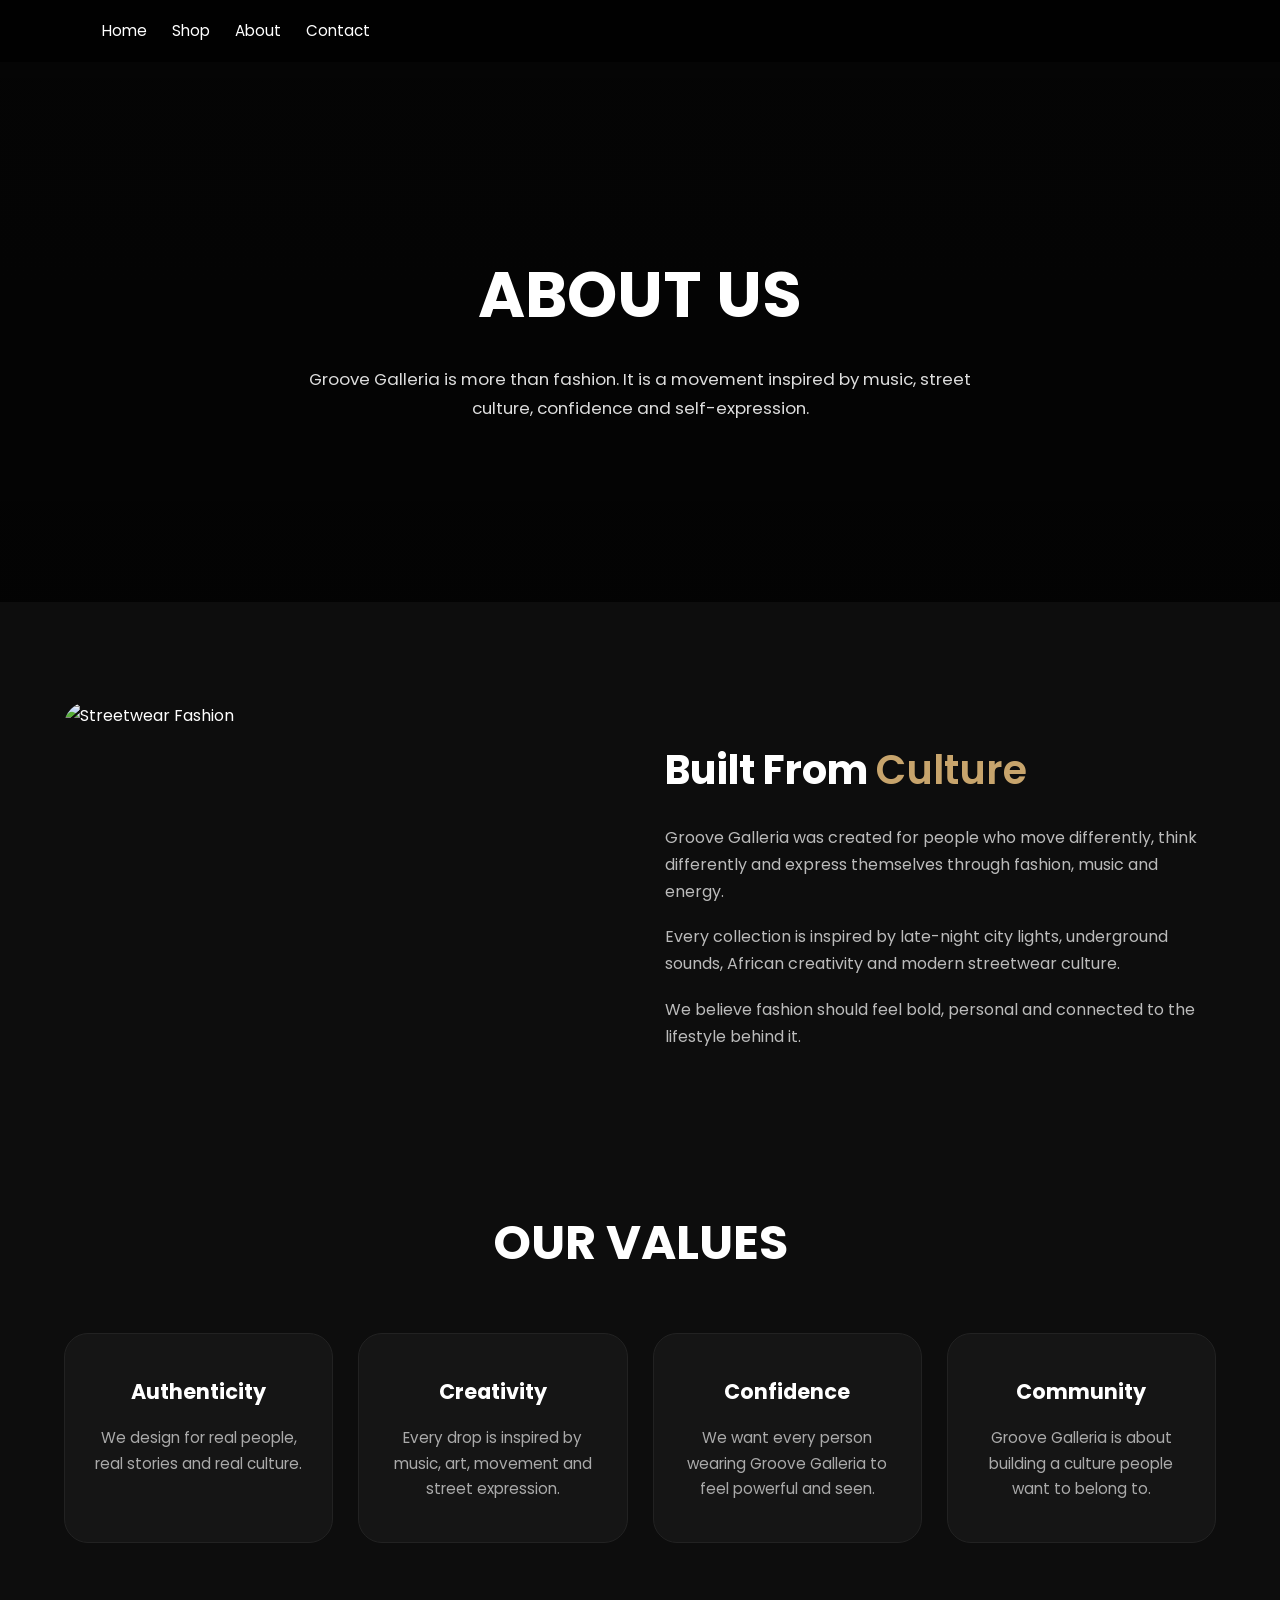
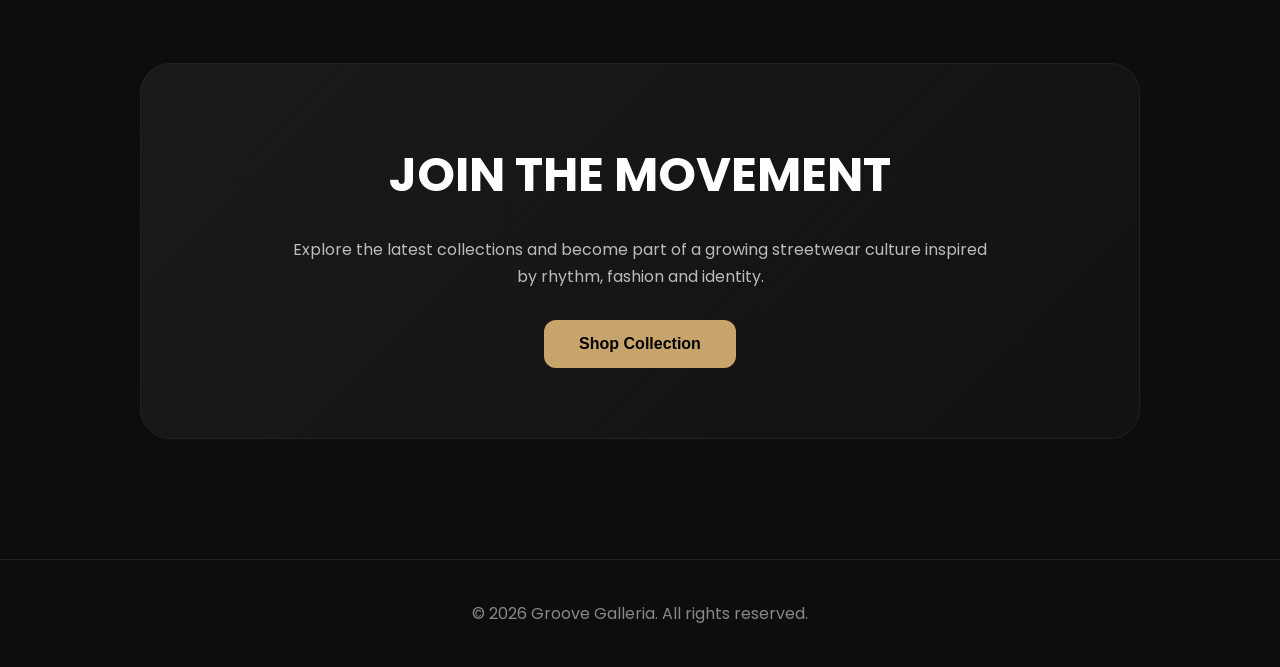
==== about.html @ ba33dacd "Update navigation links in about.html" ====
<!DOCTYPE html><html lang="en">
<head>
  <meta charset="UTF-8" />
  <meta name="viewport" content="width=device-width, initial-scale=1.0" />
  <title>About | Groove Galleria</title>  <link rel="preconnect" href="https://fonts.googleapis.com">
  <link rel="preconnect" href="https://fonts.gstatic.com" crossorigin>
  <link href="https://fonts.googleapis.com/css2?family=Poppins:wght@300;400;500;600;700&display=swap" rel="stylesheet">  <style>
    * {
      margin: 0;
      padding: 0;
      box-sizing: border-box;
    }

    body {
      font-family: 'Poppins', sans-serif;
      background: #0d0d0d;
      color: white;
      overflow-x: hidden;
      line-height: 1.7;
    }

    /* NAVBAR */
    nav {
      width: 100%;
      padding: 18px 8%;
      display: flex;
      justify-content: space-between;
      align-items: center;
      position: sticky;
      top: 0;
      background: rgba(0,0,0,0.9);
      backdrop-filter: blur(10px);
      z-index: 1000;
    }

    .logo {
      font-size: 1.6rem;
      font-weight: 700;
      letter-spacing: 2px;
    }

    .nav-links {
      display: flex;
      gap: 25px;
    }

    .nav-links a {
      color: white;
      text-decoration: none;
      transition: 0.3s;
      font-size: 0.95rem;
    }

    .nav-links a:hover {
      color: #c7a46c;
    }

    /* HERO */
    .about-hero {
      height: 60vh;
      background: linear-gradient(rgba(0,0,0,0.65), rgba(0,0,0,0.75)),
      url('https://images.unsplash.com/photo-1515886657613-9f3515b0c78f?q=80&w=1400&auto=format&fit=crop');
      background-size: cover;
      background-position: center;
      display: flex;
      align-items: center;
      justify-content: center;
      text-align: center;
      padding: 20px;
    }

    .about-hero h1 {
      font-size: 4rem;
      margin-bottom: 15px;
    }

    .about-hero p {
      max-width: 700px;
      color: #ddd;
      font-size: 1.05rem;
      margin: auto;
    }

    /* SECTION STYLING */
    .section {
      width: 90%;
      max-width: 1200px;
      margin: 100px auto;
      display: grid;
      grid-template-columns: repeat(auto-fit, minmax(300px, 1fr));
      gap: 50px;
      align-items: center;
    }

    .section img {
      width: 100%;
      border-radius: 24px;
      object-fit: cover;
      min-height: 400px;
    }

    .section-text h2 {
      font-size: 2.5rem;
      margin-bottom: 20px;
    }

    .section-text p {
      color: #bbb;
      margin-bottom: 18px;
      font-size: 1rem;
    }

    .highlight {
      color: #c7a46c;
      font-weight: 600;
    }

    /* VALUES */
    .values {
      width: 90%;
      max-width: 1300px;
      margin: 100px auto;
      text-align: center;
    }

    .values h2 {
      font-size: 3rem;
      margin-bottom: 50px;
    }

    .value-grid {
      display: grid;
      grid-template-columns: repeat(auto-fit, minmax(240px, 1fr));
      gap: 25px;
    }

    .value-card {
      background: #151515;
      padding: 40px 30px;
      border-radius: 24px;
      border: 1px solid #222;
      transition: 0.4s ease;
    }

    .value-card:hover {
      transform: translateY(-8px);
      border-color: #c7a46c;
    }

    .value-card h3 {
      margin-bottom: 15px;
      font-size: 1.3rem;
    }

    .value-card p {
      color: #aaa;
      font-size: 0.95rem;
    }

    /* CTA */
    .cta {
      width: 90%;
      max-width: 1000px;
      margin: 120px auto;
      text-align: center;
      background: linear-gradient(135deg, #1a1a1a, #111);
      padding: 70px 30px;
      border-radius: 30px;
      border: 1px solid #222;
    }

    .cta h2 {
      font-size: 3rem;
      margin-bottom: 20px;
    }

    .cta p {
      color: #bbb;
      max-width: 700px;
      margin: 0 auto 30px;
    }

    .cta button {
      padding: 15px 35px;
      border: none;
      border-radius: 12px;
      background: #c7a46c;
      color: black;
      font-weight: 600;
      cursor: pointer;
      transition: 0.3s;
      font-size: 1rem;
    }

    .cta button:hover {
      background: white;
    }

    /* FOOTER */
    footer {
      padding: 40px 8%;
      border-top: 1px solid #222;
      text-align: center;
      color: #888;
      margin-top: 60px;
    }

    /* MOBILE */
    @media (max-width: 768px) {
      nav {
        flex-direction: column;
        gap: 15px;
      }

      .nav-links {
        flex-wrap: wrap;
        justify-content: center;
      }

      .about-hero h1,
      .values h2,
      .cta h2 {
        font-size: 2.3rem;
      }

      .section-text h2 {
        font-size: 2rem;
      }
    }
  </style></head>
<body>  <!-- NAVBAR -->  <nav>
    <div class="nav-links">
  <a href="index.html">Home</a>
  <a href="shop.html">Shop</a>
  <a href="about.html">About</a>
  <a href="contact.html">Contact</a>
</div>

  </nav>  <!-- HERO -->  <section class="about-hero">
    <div>
      <h1>ABOUT US</h1>
      <p>
        Groove Galleria is more than fashion. It is a movement inspired by music,
        street culture, confidence and self-expression.
      </p>
    </div>
  </section>  <!-- STORY SECTION -->  <section class="section"><img src="https://images.unsplash.com/photo-1529139574466-a303027c1d8b?q=80&w=1200&auto=format&fit=crop" alt="Streetwear Fashion">

<div class="section-text">
  <h2>Built From <span class="highlight">Culture</span></h2>

  <p>
    Groove Galleria was created for people who move differently, think differently
    and express themselves through fashion, music and energy.
  </p>

  <p>
    Every collection is inspired by late-night city lights, underground sounds,
    African creativity and modern streetwear culture.
  </p>

  <p>
    We believe fashion should feel bold, personal and connected to the lifestyle
    behind it.
  </p>
</div>

  </section>  <!-- VALUES -->  <section class="values">
    <h2>OUR VALUES</h2><div class="value-grid">

  <div class="value-card">
    <h3>Authenticity</h3>
    <p>
      We design for real people, real stories and real culture.
    </p>
  </div>

  <div class="value-card">
    <h3>Creativity</h3>
    <p>
      Every drop is inspired by music, art, movement and street expression.
    </p>
  </div>

  <div class="value-card">
    <h3>Confidence</h3>
    <p>
      We want every person wearing Groove Galleria to feel powerful and seen.
    </p>
  </div>

  <div class="value-card">
    <h3>Community</h3>
    <p>
      Groove Galleria is about building a culture people want to belong to.
    </p>
  </div>

</div>

  </section>  <!-- CTA -->  <section class="cta">
    <h2>JOIN THE MOVEMENT</h2><p>
  Explore the latest collections and become part of a growing streetwear culture
  inspired by rhythm, fashion and identity.
</p>

<button>Shop Collection</button>

  </section>  <!-- FOOTER -->  <footer>
    <p>© 2026 Groove Galleria. All rights reserved.</p>
  </footer></body>
</html>
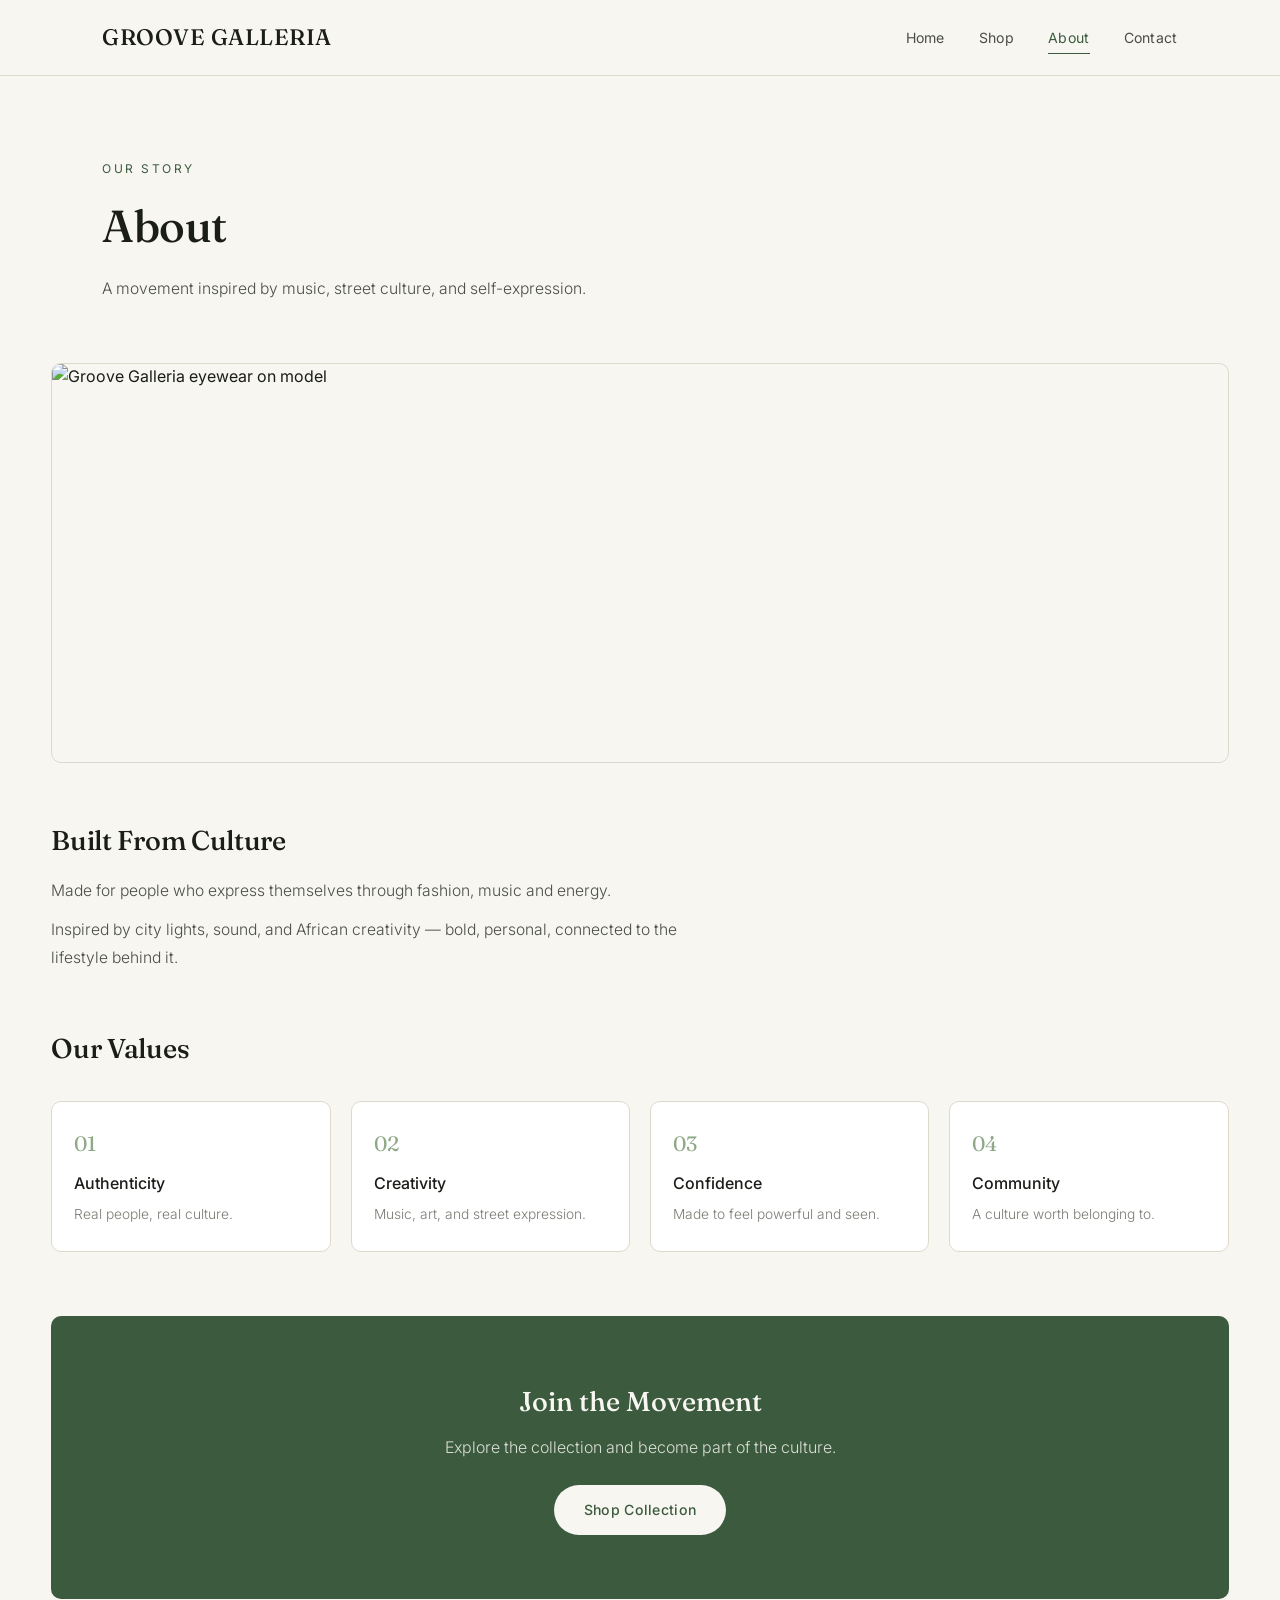
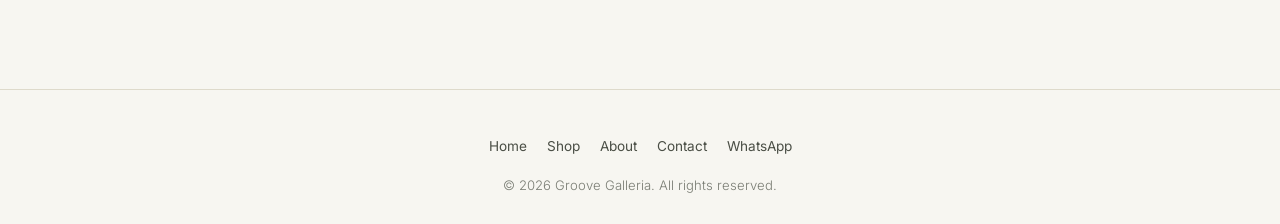
==== commit 840e16fd: "Rename about(1).html to about.html" ====
--- a/about.html
+++ b/about.html
@@ -1,312 +1,106 @@
-<!DOCTYPE html><html lang="en">
+<!DOCTYPE html>
+<html lang="en">
 <head>
-  <meta charset="UTF-8" />
-  <meta name="viewport" content="width=device-width, initial-scale=1.0" />
-  <title>About | Groove Galleria</title>  <link rel="preconnect" href="https://fonts.googleapis.com">
-  <link rel="preconnect" href="https://fonts.gstatic.com" crossorigin>
-  <link href="https://fonts.googleapis.com/css2?family=Poppins:wght@300;400;500;600;700&display=swap" rel="stylesheet">  <style>
-    * {
-      margin: 0;
-      padding: 0;
-      box-sizing: border-box;
-    }
+<meta charset="UTF-8" />
+<meta name="viewport" content="width=device-width, initial-scale=1.0"/>
+<title>About | Groove Galleria</title>
+<meta name="description" content="Groove Galleria is a movement inspired by music, street culture, confidence and self-expression." />
+<meta property="og:title" content="About | Groove Galleria" />
+<meta property="og:image" content="https://groovegalleria.co.za/hero.jpg" />
+<meta property="og:type" content="website" />
 
-    body {
-      font-family: 'Poppins', sans-serif;
-      background: #0d0d0d;
-      color: white;
-      overflow-x: hidden;
-      line-height: 1.7;
-    }
+<link rel="preconnect" href="https://fonts.googleapis.com">
+<link rel="preconnect" href="https://fonts.gstatic.com" crossorigin>
+<link rel="stylesheet" href="style.css">
+</head>
+<body>
 
-    /* NAVBAR */
-    nav {
-      width: 100%;
-      padding: 18px 8%;
-      display: flex;
-      justify-content: space-between;
-      align-items: center;
-      position: sticky;
-      top: 0;
-      background: rgba(0,0,0,0.9);
-      backdrop-filter: blur(10px);
-      z-index: 1000;
-    }
+<nav>
+  <a href="index.html" class="logo">GROOVE GALLERIA</a>
+  <button class="nav-toggle" aria-label="Toggle menu" aria-expanded="false" aria-controls="nav-links">
+    <span></span><span></span><span></span>
+  </button>
+  <ul class="nav-links" id="nav-links">
+    <li><a href="index.html">Home</a></li>
+    <li><a href="shop.html">Shop</a></li>
+    <li><a href="about.html" aria-current="page">About</a></li>
+    <li><a href="contact.html">Contact</a></li>
+  </ul>
+</nav>
 
-    .logo {
-      font-size: 1.6rem;
-      font-weight: 700;
-      letter-spacing: 2px;
-    }
-
-    .nav-links {
-      display: flex;
-      gap: 25px;
-    }
-
-    .nav-links a {
-      color: white;
-      text-decoration: none;
-      transition: 0.3s;
-      font-size: 0.95rem;
-    }
-
-    .nav-links a:hover {
-      color: #c7a46c;
-    }
-
-    /* HERO */
-    .about-hero {
-      height: 60vh;
-      background: linear-gradient(rgba(0,0,0,0.65), rgba(0,0,0,0.75)),
-      url('https://images.unsplash.com/photo-1515886657613-9f3515b0c78f?q=80&w=1400&auto=format&fit=crop');
-      background-size: cover;
-      background-position: center;
-      display: flex;
-      align-items: center;
-      justify-content: center;
-      text-align: center;
-      padding: 20px;
-    }
-
-    .about-hero h1 {
-      font-size: 4rem;
-      margin-bottom: 15px;
-    }
-
-    .about-hero p {
-      max-width: 700px;
-      color: #ddd;
-      font-size: 1.05rem;
-      margin: auto;
-    }
-
-    /* SECTION STYLING */
-    .section {
-      width: 90%;
-      max-width: 1200px;
-      margin: 100px auto;
-      display: grid;
-      grid-template-columns: repeat(auto-fit, minmax(300px, 1fr));
-      gap: 50px;
-      align-items: center;
-    }
-
-    .section img {
-      width: 100%;
-      border-radius: 24px;
-      object-fit: cover;
-      min-height: 400px;
-    }
-
-    .section-text h2 {
-      font-size: 2.5rem;
-      margin-bottom: 20px;
-    }
-
-    .section-text p {
-      color: #bbb;
-      margin-bottom: 18px;
-      font-size: 1rem;
-    }
-
-    .highlight {
-      color: #c7a46c;
-      font-weight: 600;
-    }
-
-    /* VALUES */
-    .values {
-      width: 90%;
-      max-width: 1300px;
-      margin: 100px auto;
-      text-align: center;
-    }
-
-    .values h2 {
-      font-size: 3rem;
-      margin-bottom: 50px;
-    }
-
-    .value-grid {
-      display: grid;
-      grid-template-columns: repeat(auto-fit, minmax(240px, 1fr));
-      gap: 25px;
-    }
-
-    .value-card {
-      background: #151515;
-      padding: 40px 30px;
-      border-radius: 24px;
-      border: 1px solid #222;
-      transition: 0.4s ease;
-    }
-
-    .value-card:hover {
-      transform: translateY(-8px);
-      border-color: #c7a46c;
-    }
-
-    .value-card h3 {
-      margin-bottom: 15px;
-      font-size: 1.3rem;
-    }
-
-    .value-card p {
-      color: #aaa;
-      font-size: 0.95rem;
-    }
-
-    /* CTA */
-    .cta {
-      width: 90%;
-      max-width: 1000px;
-      margin: 120px auto;
-      text-align: center;
-      background: linear-gradient(135deg, #1a1a1a, #111);
-      padding: 70px 30px;
-      border-radius: 30px;
-      border: 1px solid #222;
-    }
-
-    .cta h2 {
-      font-size: 3rem;
-      margin-bottom: 20px;
-    }
-
-    .cta p {
-      color: #bbb;
-      max-width: 700px;
-      margin: 0 auto 30px;
-    }
-
-    .cta button {
-      padding: 15px 35px;
-      border: none;
-      border-radius: 12px;
-      background: #c7a46c;
-      color: black;
-      font-weight: 600;
-      cursor: pointer;
-      transition: 0.3s;
-      font-size: 1rem;
-    }
-
-    .cta button:hover {
-      background: white;
-    }
-
-    /* FOOTER */
-    footer {
-      padding: 40px 8%;
-      border-top: 1px solid #222;
-      text-align: center;
-      color: #888;
-      margin-top: 60px;
-    }
-
-    /* MOBILE */
-    @media (max-width: 768px) {
-      nav {
-        flex-direction: column;
-        gap: 15px;
-      }
-
-      .nav-links {
-        flex-wrap: wrap;
-        justify-content: center;
-      }
-
-      .about-hero h1,
-      .values h2,
-      .cta h2 {
-        font-size: 2.3rem;
-      }
-
-      .section-text h2 {
-        font-size: 2rem;
-      }
-    }
-  </style></head>
-<body>  <!-- NAVBAR -->  <nav>
-    <div class="nav-links">
-  <a href="index.html">Home</a>
-  <a href="shop.html">Shop</a>
-  <a href="about.html">About</a>
-  <a href="contact.html">Contact</a>
+<div class="page-hero">
+  <span class="eyebrow">Our Story</span>
+  <h1>About</h1>
+  <p>A movement inspired by music, street culture, and self-expression.</p>
 </div>
 
-  </nav>  <!-- HERO -->  <section class="about-hero">
-    <div>
-      <h1>ABOUT US</h1>
-      <p>
-        Groove Galleria is more than fashion. It is a movement inspired by music,
-        street culture, confidence and self-expression.
-      </p>
-    </div>
-  </section>  <!-- STORY SECTION -->  <section class="section"><img src="https://images.unsplash.com/photo-1529139574466-a303027c1d8b?q=80&w=1200&auto=format&fit=crop" alt="Streetwear Fashion">
+<section class="section">
+  <img src="h5ero.jpg" alt="Groove Galleria eyewear on model" class="about-hero-img">
 
-<div class="section-text">
-  <h2>Built From <span class="highlight">Culture</span></h2>
-
-  <p>
-    Groove Galleria was created for people who move differently, think differently
-    and express themselves through fashion, music and energy.
-  </p>
-
-  <p>
-    Every collection is inspired by late-night city lights, underground sounds,
-    African creativity and modern streetwear culture.
-  </p>
-
-  <p>
-    We believe fashion should feel bold, personal and connected to the lifestyle
-    behind it.
-  </p>
-</div>
-
-  </section>  <!-- VALUES -->  <section class="values">
-    <h2>OUR VALUES</h2><div class="value-grid">
-
-  <div class="value-card">
-    <h3>Authenticity</h3>
-    <p>
-      We design for real people, real stories and real culture.
-    </p>
+  <div class="about-block">
+    <h2>Built From Culture</h2>
+    <p>Made for people who express themselves through fashion, music and energy.</p>
+    <p>Inspired by city lights, sound, and African creativity — bold, personal, connected to the lifestyle behind it.</p>
   </div>
 
-  <div class="value-card">
-    <h3>Creativity</h3>
-    <p>
-      Every drop is inspired by music, art, movement and street expression.
-    </p>
+  <div class="section-header">
+    <div>
+      <h2>Our Values</h2>
+    </div>
+  </div>
+  <div class="values-grid">
+    <div class="value-card">
+      <span class="num">01</span>
+      <h3>Authenticity</h3>
+      <p>Real people, real culture.</p>
+    </div>
+    <div class="value-card">
+      <span class="num">02</span>
+      <h3>Creativity</h3>
+      <p>Music, art, and street expression.</p>
+    </div>
+    <div class="value-card">
+      <span class="num">03</span>
+      <h3>Confidence</h3>
+      <p>Made to feel powerful and seen.</p>
+    </div>
+    <div class="value-card">
+      <span class="num">04</span>
+      <h3>Community</h3>
+      <p>A culture worth belonging to.</p>
+    </div>
   </div>
 
-  <div class="value-card">
-    <h3>Confidence</h3>
-    <p>
-      We want every person wearing Groove Galleria to feel powerful and seen.
-    </p>
+  <div class="cta-banner">
+    <h2>Join the Movement</h2>
+    <p>Explore the collection and become part of the culture.</p>
+    <a href="shop.html" class="btn">Shop Collection</a>
   </div>
+</section>
 
-  <div class="value-card">
-    <h3>Community</h3>
-    <p>
-      Groove Galleria is about building a culture people want to belong to.
-    </p>
+<footer>
+  <div class="footer-links">
+    <a href="index.html">Home</a>
+    <a href="shop.html">Shop</a>
+    <a href="about.html">About</a>
+    <a href="contact.html">Contact</a>
+    <a href="https://wa.me/27706686611" target="_blank" rel="noopener">WhatsApp</a>
   </div>
+  <p>&copy; 2026 Groove Galleria. All rights reserved.</p>
+</footer>
 
-</div>
+<script>
+const toggle = document.querySelector('.nav-toggle');
+const links = document.getElementById('nav-links');
+toggle.addEventListener('click', () => {
+  const open = links.classList.toggle('open');
+  toggle.setAttribute('aria-expanded', open);
+});
+links.querySelectorAll('a').forEach(a => a.addEventListener('click', () => {
+  links.classList.remove('open');
+  toggle.setAttribute('aria-expanded', 'false');
+}));
+</script>
 
-  </section>  <!-- CTA -->  <section class="cta">
-    <h2>JOIN THE MOVEMENT</h2><p>
-  Explore the latest collections and become part of a growing streetwear culture
-  inspired by rhythm, fashion and identity.
-</p>
-
-<button>Shop Collection</button>
-
-  </section>  <!-- FOOTER -->  <footer>
-    <p>© 2026 Groove Galleria. All rights reserved.</p>
-  </footer></body>
+</body>
 </html>
--- a/style.css
+++ b/style.css
@@ -0,0 +1,349 @@
+/* ============================================
+   GROOVE GALLERIA — clean spring design system
+   ============================================ */
+
+@import url('https://fonts.googleapis.com/css2?family=Fraunces:opsz,wght@9..144,400;9..144,500;9..144,600&family=Inter:wght@300;400;500;600;700&display=swap');
+
+:root {
+  --bg: #F7F6F1;
+  --bg-raised: #EFEDE4;
+  --border: #DEDACB;
+  --ink: #1A1D18;
+  --ink-soft: #4A4E45;
+  --grey: #7A7D74;
+  --green: #3C5B3E;
+  --green-dark: #2A4029;
+  --sage: #8FA888;
+  --sage-soft: rgba(143, 168, 136, 0.15);
+
+  --font-display: 'Fraunces', serif;
+  --font-body: 'Inter', sans-serif;
+
+  --radius-lg: 10px;
+  --radius-md: 8px;
+  --radius-full: 40px;
+}
+
+* { margin: 0; padding: 0; box-sizing: border-box; }
+
+html { scroll-behavior: smooth; }
+
+body {
+  background: var(--bg);
+  color: var(--ink);
+  font-family: var(--font-body);
+  font-weight: 400;
+  overflow-x: hidden;
+  line-height: 1.55;
+}
+
+a { color: inherit; }
+img { max-width: 100%; display: block; }
+
+@media (prefers-reduced-motion: reduce) {
+  html { scroll-behavior: auto; }
+  *, *::before, *::after { animation-duration: 0.001ms !important; animation-iteration-count: 1 !important; transition-duration: 0.001ms !important; }
+}
+
+/* ---------- NAV ---------- */
+nav {
+  width: 100%;
+  padding: 20px 8%;
+  display: flex;
+  justify-content: space-between;
+  align-items: center;
+  position: fixed;
+  top: 0;
+  z-index: 1000;
+  background: rgba(247,246,241,0.85);
+  backdrop-filter: blur(10px);
+  border-bottom: 1px solid var(--border);
+}
+
+.logo {
+  font-family: var(--font-display);
+  font-size: 1.4rem;
+  font-weight: 500;
+  letter-spacing: 0.5px;
+  text-decoration: none;
+  color: var(--ink);
+}
+
+.nav-links { display: flex; gap: 34px; list-style: none; }
+
+.nav-links a {
+  text-decoration: none;
+  color: var(--ink-soft);
+  font-size: 0.88rem;
+  letter-spacing: 0.3px;
+  transition: 0.3s;
+  position: relative;
+  padding-bottom: 4px;
+}
+
+.nav-links a:hover,
+.nav-links a[aria-current="page"] { color: var(--green); }
+
+.nav-links a[aria-current="page"]::after {
+  content: '';
+  position: absolute;
+  left: 0; right: 0; bottom: -4px;
+  height: 1px;
+  background: var(--green);
+}
+
+.nav-toggle {
+  display: none;
+  flex-direction: column;
+  gap: 5px;
+  background: none;
+  border: none;
+  cursor: pointer;
+  padding: 6px;
+  z-index: 1100;
+}
+.nav-toggle span { width: 22px; height: 1.5px; background: var(--ink); transition: 0.3s; }
+.nav-toggle[aria-expanded="true"] span:nth-child(1) { transform: translateY(6.5px) rotate(45deg); }
+.nav-toggle[aria-expanded="true"] span:nth-child(2) { opacity: 0; }
+.nav-toggle[aria-expanded="true"] span:nth-child(3) { transform: translateY(-6.5px) rotate(-45deg); }
+
+@media (max-width: 768px) {
+  .nav-toggle { display: flex; }
+  .nav-links {
+    position: fixed;
+    inset: 0 0 0 auto;
+    width: min(75vw, 320px);
+    height: 100vh;
+    background: var(--bg);
+    flex-direction: column;
+    justify-content: center;
+    align-items: center;
+    gap: 34px;
+    transform: translateX(100%);
+    transition: transform 0.35s ease;
+    border-left: 1px solid var(--border);
+  }
+  .nav-links.open { transform: translateX(0); }
+  .nav-links a { font-size: 1.1rem; }
+}
+
+/* ---------- BUTTONS ---------- */
+.btn {
+  display: inline-block;
+  padding: 14px 30px;
+  background: var(--green);
+  color: var(--bg);
+  text-decoration: none;
+  border-radius: var(--radius-full);
+  font-weight: 500;
+  font-size: 0.88rem;
+  letter-spacing: 0.3px;
+  border: none;
+  cursor: pointer;
+  transition: 0.3s;
+}
+.btn:hover { background: var(--green-dark); transform: translateY(-2px); }
+
+.btn-outline {
+  background: transparent;
+  border: 1px solid var(--border);
+  color: var(--ink);
+}
+.btn-outline:hover { background: var(--sage-soft); border-color: var(--sage); color: var(--green); transform: none; }
+
+:focus-visible { outline: 2px solid var(--green); outline-offset: 3px; }
+
+/* ---------- HERO (home) ---------- */
+.hero {
+  height: 100vh;
+  min-height: 560px;
+  position: relative;
+  overflow: hidden;
+  display: flex;
+  align-items: center;
+  justify-content: center;
+  text-align: center;
+}
+.hero-image { position: absolute; width: 100%; height: 100%; object-fit: cover; }
+.overlay {
+  position: absolute; inset: 0;
+  background: linear-gradient(to bottom, rgba(26,29,24,0.15), rgba(26,29,24,0.55));
+}
+.hero-content { position: relative; z-index: 10; max-width: 680px; padding: 20px; color: #fff; }
+.hero-tag {
+  display: inline-block;
+  padding: 7px 18px;
+  border: 1px solid rgba(255,255,255,0.4);
+  border-radius: var(--radius-full);
+  margin-bottom: 25px;
+  font-size: 0.75rem;
+  letter-spacing: 2px;
+  background: rgba(255,255,255,0.08);
+  backdrop-filter: blur(8px);
+}
+.hero-content h1 {
+  font-family: var(--font-display);
+  font-weight: 500;
+  font-size: 4.4rem;
+  line-height: 1;
+  margin-bottom: 22px;
+  letter-spacing: -1px;
+}
+.hero-content p {
+  color: rgba(255,255,255,0.85);
+  line-height: 1.7;
+  margin-bottom: 32px;
+  font-size: 1.02rem;
+  font-weight: 300;
+}
+.scroll-down {
+  position: absolute; bottom: 30px; left: 50%;
+  transform: translateX(-50%);
+  font-size: 0.7rem; letter-spacing: 3px; opacity: 0.75; z-index: 10; color: #fff;
+}
+
+/* ---------- PAGE HERO (interior pages) ---------- */
+.page-hero { padding: 160px 8% 60px; max-width: 1300px; margin: 0 auto; }
+.page-hero .eyebrow {
+  color: var(--green);
+  font-size: 0.75rem;
+  letter-spacing: 2.5px;
+  text-transform: uppercase;
+  margin-bottom: 12px;
+  display: block;
+}
+.page-hero h1 {
+  font-family: var(--font-display);
+  font-weight: 500;
+  font-size: 2.8rem;
+  letter-spacing: -0.5px;
+  margin-bottom: 16px;
+}
+.page-hero p { color: var(--ink-soft); max-width: 520px; font-size: 0.98rem; line-height: 1.7; font-weight: 300; }
+
+/* ---------- SECTIONS ---------- */
+section.section { width: 92%; max-width: 1300px; margin: 0 auto 90px; }
+.section-header {
+  display: flex; justify-content: space-between; align-items: flex-end;
+  margin-bottom: 32px; flex-wrap: wrap; gap: 15px;
+}
+.section-header h2 {
+  font-family: var(--font-display);
+  font-weight: 500;
+  font-size: 1.7rem;
+  letter-spacing: -0.3px;
+}
+.section-header p { color: var(--grey); font-size: 0.9rem; font-weight: 300; }
+
+/* ---------- FILTERS (shop) ---------- */
+.filters { display: flex; gap: 10px; flex-wrap: wrap; margin-bottom: 36px; }
+.filter-btn {
+  padding: 9px 20px;
+  border-radius: var(--radius-full);
+  border: 1px solid var(--border);
+  background: transparent;
+  color: var(--ink-soft);
+  font-family: var(--font-body);
+  font-size: 0.82rem;
+  cursor: pointer;
+  transition: 0.25s;
+}
+.filter-btn:hover { border-color: var(--sage); color: var(--green); }
+.filter-btn.active { background: var(--green); border-color: var(--green); color: var(--bg); font-weight: 500; }
+
+/* ---------- PRODUCTS ---------- */
+.products-grid { display: grid; grid-template-columns: repeat(4, 1fr); gap: 22px; }
+.product {
+  background: #fff;
+  border: 1px solid var(--border);
+  border-radius: var(--radius-lg);
+  overflow: hidden;
+  transition: 0.4s ease;
+  opacity: 0;
+  transform: translateY(16px);
+  animation: fadeUp 0.6s ease forwards;
+}
+@keyframes fadeUp { to { opacity: 1; transform: translateY(0); } }
+.product:hover { transform: translateY(-4px); box-shadow: 0 10px 28px rgba(26,29,24,0.08); border-color: var(--sage); }
+.product img { width: 100%; height: 260px; object-fit: cover; background: var(--bg-raised); }
+.product-info { padding: 18px; }
+.product-category { color: var(--green); font-size: 0.72rem; text-transform: uppercase; letter-spacing: 1px; margin-bottom: 8px; }
+.product h3 { font-size: 0.98rem; margin-bottom: 8px; font-weight: 500; }
+.product-price { font-size: 1.08rem; font-weight: 600; margin-bottom: 8px; }
+.stock { color: var(--grey); margin-bottom: 16px; font-size: 0.85rem; font-weight: 300; }
+.order-btn {
+  display: block; width: 100%; text-align: center; padding: 11px;
+  background: var(--green); color: var(--bg); text-decoration: none;
+  border-radius: var(--radius-md); font-weight: 500; transition: 0.3s; font-size: 0.86rem;
+}
+.order-btn:hover { background: var(--green-dark); }
+
+.empty-state, .loading-state {
+  grid-column: 1 / -1; text-align: center; padding: 55px 20px;
+  color: var(--grey); border: 1px dashed var(--border); border-radius: var(--radius-lg);
+  font-weight: 300;
+}
+
+@media (max-width: 1100px) { .products-grid { grid-template-columns: repeat(3, 1fr); } }
+@media (max-width: 768px) { .products-grid { grid-template-columns: repeat(2, 1fr); gap: 14px; } .product img { height: 180px; } }
+@media (max-width: 480px) { .products-grid { grid-template-columns: 1fr; } }
+
+/* ---------- ABOUT ---------- */
+.about-hero-img { width: 100%; height: 400px; object-fit: cover; border-radius: var(--radius-lg); margin-bottom: 56px; border: 1px solid var(--border); }
+.about-block { max-width: 680px; margin-bottom: 56px; }
+.about-block h2 { font-family: var(--font-display); font-weight: 500; font-size: 1.7rem; letter-spacing: -0.3px; margin-bottom: 16px; }
+.about-block p { color: var(--ink-soft); margin-bottom: 12px; font-size: 0.98rem; line-height: 1.75; font-weight: 300; }
+
+.values-grid { display: grid; grid-template-columns: repeat(4, 1fr); gap: 20px; margin-bottom: 64px; }
+.value-card { background: #fff; border: 1px solid var(--border); border-radius: var(--radius-lg); padding: 26px 22px; }
+.value-card .num { color: var(--sage); font-family: var(--font-display); font-size: 1.3rem; margin-bottom: 10px; display: block; }
+.value-card h3 { font-size: 1rem; margin-bottom: 8px; font-weight: 500; }
+.value-card p { color: var(--grey); font-size: 0.86rem; line-height: 1.6; font-weight: 300; }
+
+@media (max-width: 900px) { .values-grid { grid-template-columns: repeat(2, 1fr); } }
+@media (max-width: 520px) { .values-grid { grid-template-columns: 1fr; } .about-hero-img { height: 240px; } }
+
+.cta-banner {
+  text-align: center; padding: 64px 40px;
+  background: var(--green); color: var(--bg);
+  border-radius: var(--radius-lg);
+}
+.cta-banner h2 { font-family: var(--font-display); font-weight: 500; font-size: 1.7rem; margin-bottom: 12px; }
+.cta-banner p { color: rgba(247,246,241,0.85); margin-bottom: 26px; max-width: 460px; margin-left: auto; margin-right: auto; font-weight: 300; }
+.cta-banner .btn { background: var(--bg); color: var(--green); }
+.cta-banner .btn:hover { background: #fff; }
+
+/* ---------- CONTACT ---------- */
+.contact-grid { display: grid; grid-template-columns: 1fr 1fr; gap: 44px; align-items: start; }
+.contact-card { background: #fff; border: 1px solid var(--border); border-radius: var(--radius-lg); padding: 30px; margin-bottom: 18px; }
+.contact-card h3 { font-size: 1.05rem; margin-bottom: 8px; font-weight: 500; }
+.contact-card p { color: var(--grey); font-size: 0.9rem; margin-bottom: 16px; line-height: 1.6; font-weight: 300; }
+
+.social-row { display: flex; gap: 12px; margin-top: 18px; }
+.social-row a {
+  width: 42px; height: 42px; display: flex; align-items: center; justify-content: center;
+  border: 1px solid var(--border); border-radius: 50%; text-decoration: none; transition: 0.25s; font-size: 0.8rem;
+}
+.social-row a:hover { border-color: var(--sage); color: var(--green); }
+
+form.contact-form { display: flex; flex-direction: column; gap: 16px; }
+.field { display: flex; flex-direction: column; gap: 7px; }
+.field label { font-size: 0.82rem; color: var(--ink-soft); }
+.field input, .field textarea {
+  background: var(--bg); border: 1px solid var(--border); border-radius: var(--radius-md);
+  padding: 13px 15px; color: var(--ink); font-family: var(--font-body); font-size: 0.92rem;
+}
+.field input:focus, .field textarea:focus { outline: none; border-color: var(--green); }
+.field textarea { resize: vertical; min-height: 110px; }
+.form-status { font-size: 0.85rem; margin-top: 2px; min-height: 20px; }
+.form-status.success { color: var(--green); }
+.form-status.error { color: #a4453e; }
+
+@media (max-width: 850px) { .contact-grid { grid-template-columns: 1fr; } }
+
+/* ---------- FOOTER ---------- */
+footer { padding: 46px 8% 28px; border-top: 1px solid var(--border); text-align: center; color: var(--grey); }
+footer .footer-links { display: flex; justify-content: center; gap: 20px; margin-bottom: 18px; flex-wrap: wrap; }
+footer .footer-links a { text-decoration: none; color: var(--ink-soft); font-size: 0.85rem; }
+footer .footer-links a:hover { color: var(--green); }
+footer p { font-size: 0.82rem; font-weight: 300; }
